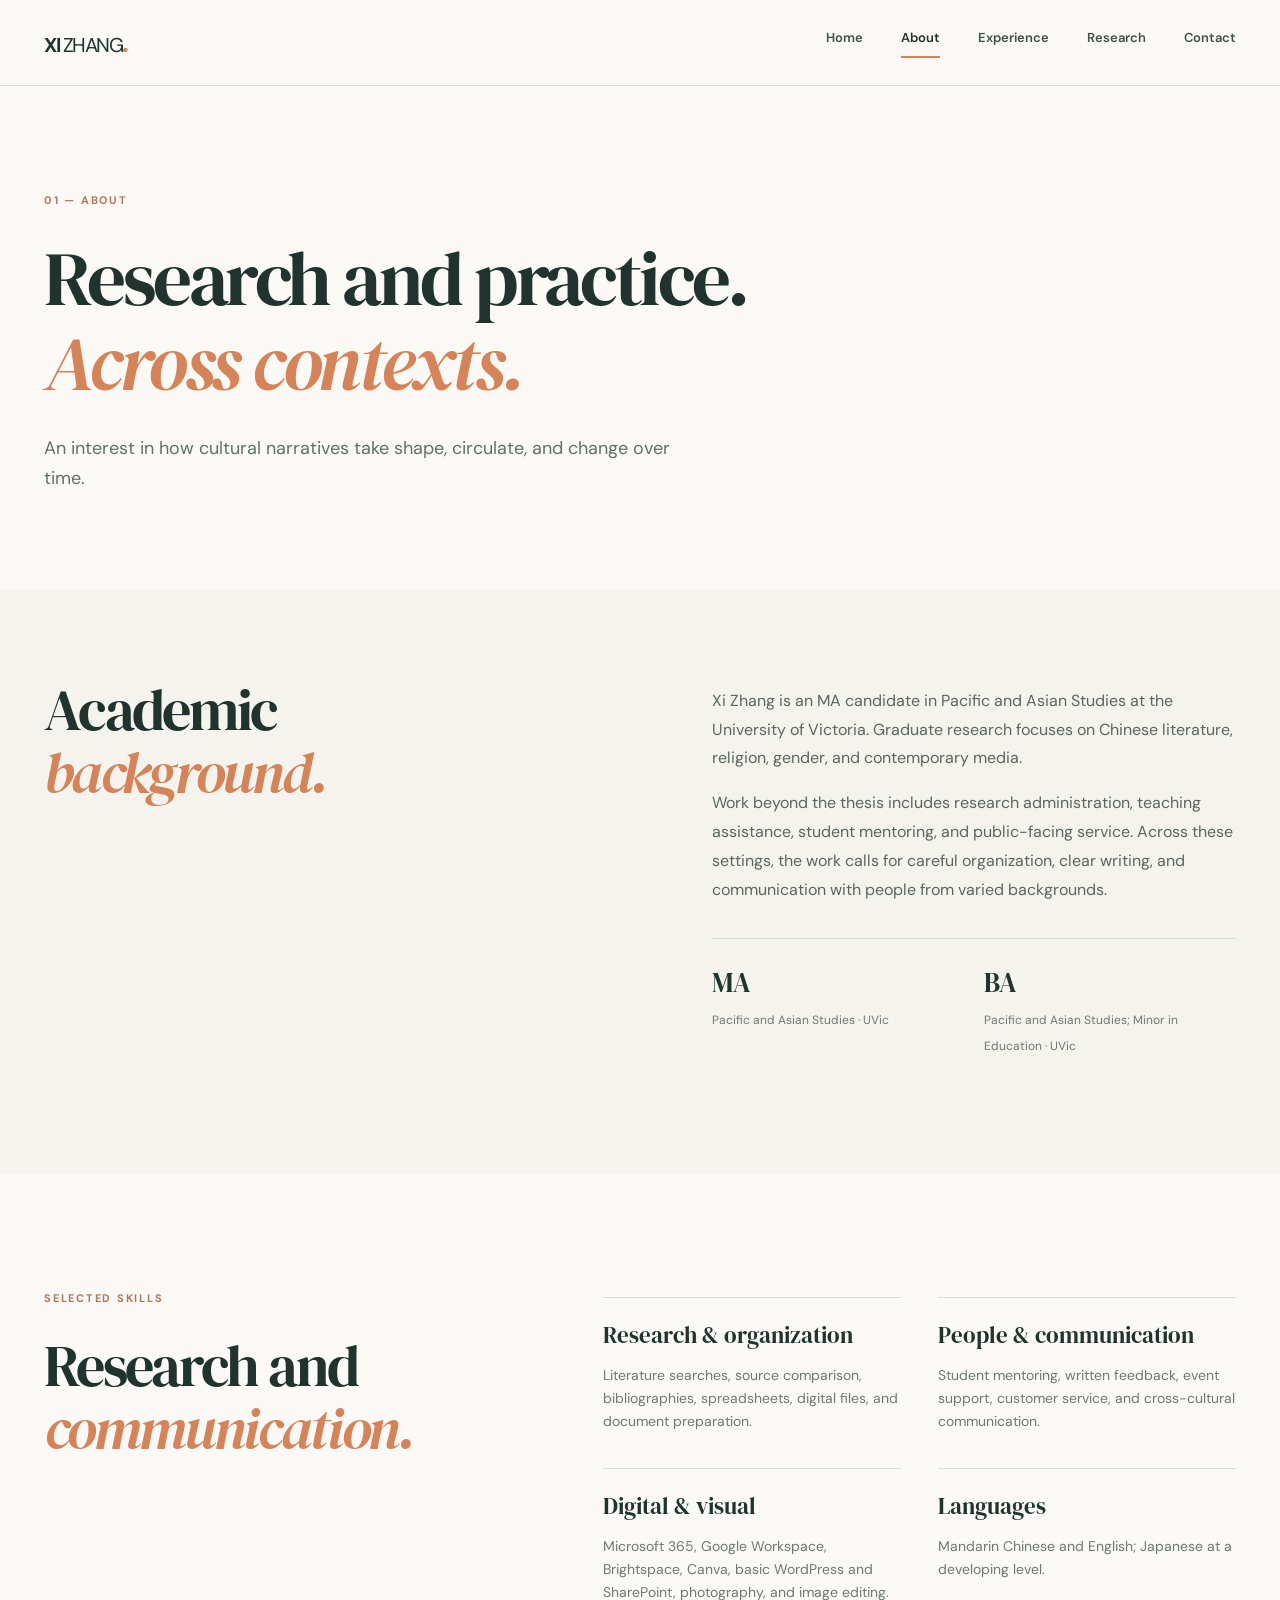
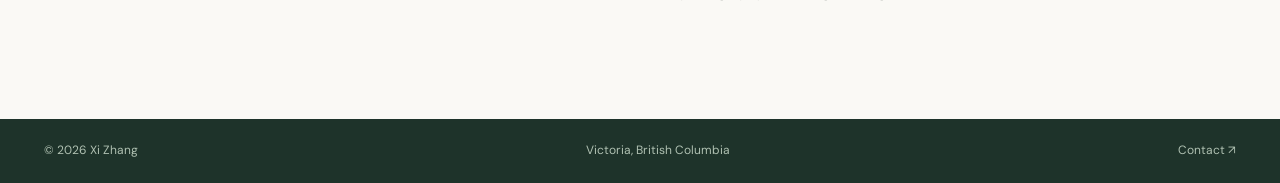
==== about.html @ 8468cbeb "Split personal website into dedicated pages" ====
<!doctype html>
<html lang="en">
<head>
  <meta charset="utf-8">
  <meta name="viewport" content="width=device-width, initial-scale=1">
  <meta name="description" content="About Xi Zhang, an MA candidate in Pacific and Asian Studies at the University of Victoria.">
  <meta name="theme-color" content="#f5f3ed">
  <title>About | Xi Zhang</title>
  <link rel="icon" href="favicon.svg" type="image/svg+xml">
  <link rel="stylesheet" href="styles.css">
</head>
<body>
  <a class="skip-link" href="#main">Skip to content</a>
  <header class="site-header">
    <div class="shell header-inner">
      <a class="wordmark" href="index.html" aria-label="Xi Zhang, home">XI <span>ZHANG</span><span class="wordmark-dot">.</span></a>
      <button class="menu-button" type="button" aria-expanded="false" aria-controls="primary-nav">Menu <span aria-hidden="true">☰</span></button>
      <nav id="primary-nav" class="nav" aria-label="Primary navigation"><a href="index.html">Home</a><a href="about.html" aria-current="page">About</a><a href="experience.html">Experience</a><a href="research.html">Research</a><a href="contact.html">Contact</a></nav>
    </div>
  </header>
  <main id="main">
    <section class="page-intro shell"><p class="section-index">01 — ABOUT</p><h1>Research and practice.<br><em>Across contexts.</em></h1><p class="page-lede">An interest in how cultural narratives take shape, circulate, and change over time.</p></section>
    <section class="section section-cream"><div class="shell about-grid"><div><h2>Academic<br><em>background.</em></h2></div><div class="about-body"><p>Xi Zhang is an MA candidate in Pacific and Asian Studies at the University of Victoria. Graduate research focuses on Chinese literature, religion, gender, and contemporary media.</p><p>Work beyond the thesis includes research administration, teaching assistance, student mentoring, and public-facing service. Across these settings, the work calls for careful organization, clear writing, and communication with people from varied backgrounds.</p><div class="fact-row"><div><strong>MA</strong><span>Pacific and Asian Studies · UVic</span></div><div><strong>BA</strong><span>Pacific and Asian Studies; Minor in Education · UVic</span></div></div></div></div></section>
    <section class="section shell skills-section" aria-labelledby="skills-title"><div><p class="section-index">SELECTED SKILLS</p><h2 id="skills-title">Research and<br><em>communication.</em></h2></div><div class="skill-columns"><div><h3>Research &amp; organization</h3><p>Literature searches, source comparison, bibliographies, spreadsheets, digital files, and document preparation.</p></div><div><h3>People &amp; communication</h3><p>Student mentoring, written feedback, event support, customer service, and cross-cultural communication.</p></div><div><h3>Digital &amp; visual</h3><p>Microsoft 365, Google Workspace, Brightspace, Canva, basic WordPress and SharePoint, photography, and image editing.</p></div><div><h3>Languages</h3><p>Mandarin Chinese and English; Japanese at a developing level.</p></div></div></section>
</main>
  <footer class="site-footer">
    <div class="shell footer-line"><span>© <span id="year">2026</span> Xi Zhang</span><span>Victoria, British Columbia</span><a href="contact.html">Contact ↗</a></div>
  </footer>
  <script src="script.js" defer></script>
</body>
</html>
---- styles.css ----
@import url('https://fonts.googleapis.com/css2?family=DM+Sans:wght@400;500;600;700&family=DM+Serif+Display:ital@0;1&display=swap');
:root{--ink:#20332e;--cream:#f5f3ed;--paper:#faf9f5;--muted:#6f7972;--line:#d9ded5;--orange:#d58358;--serif:'DM Serif Display',Georgia,serif;--sans:'DM Sans',Arial,sans-serif}*{box-sizing:border-box}html{scroll-behavior:smooth}body{margin:0;background:var(--paper);color:var(--ink);font-family:var(--sans);font-size:16px;line-height:1.65}a{color:inherit}button{font:inherit}.shell{width:min(100% - 88px,1220px);margin-inline:auto}.skip-link{position:absolute;top:-60px;left:16px;z-index:10;background:white;padding:10px 14px}.skip-link:focus{top:8px}.site-header{height:86px;border-bottom:1px solid var(--line);background:var(--paper);position:relative;z-index:5}.header-inner{height:100%;display:flex;align-items:center;justify-content:space-between}.wordmark{font-size:20px;font-weight:700;letter-spacing:-.075em;text-decoration:none;line-height:1}.wordmark span:not(.wordmark-dot){font-weight:400}.wordmark-dot{color:var(--orange);font-size:27px}.nav{display:flex;gap:38px}.nav a{text-decoration:none;color:#41504a;font-size:13px;font-weight:600}.nav a:hover,.nav a:focus-visible,.text-link:hover{color:#bb6d46}.menu-button{display:none}.hero{min-height:660px;display:grid;grid-template-columns:1.06fr .94fr;gap:5%;align-items:center;position:relative;padding-block:76px 88px}.hero-copy{z-index:1}.eyebrow,.section-index,.item-kicker,.item-date,.item-number,.card-corner,.card-bottom,.hero-foot{font-size:11px;letter-spacing:.16em;font-weight:700}.eyebrow{display:flex;gap:12px;align-items:center;margin:0 0 34px;color:#5b7467}.eyebrow-line{width:29px;height:1px;background:var(--orange)}h1,h2,h3,p{margin-top:0}h1,h2{font-family:var(--serif);font-weight:400;letter-spacing:-.046em;line-height:1.09}h1{font-size:clamp(56px,5.6vw,88px);margin:0 0 30px}h1 em,h2 em{font-weight:400;color:var(--orange)}.hero-lede{max-width:505px;font-size:17px;line-height:1.75;color:#57635d;margin-bottom:34px}.hero-actions{display:flex;align-items:center;gap:30px}.button{display:inline-flex;gap:30px;align-items:center;padding:14px 20px;text-decoration:none;font-size:13px;font-weight:700}.button-dark{background:var(--ink);color:white}.button-dark:hover{background:#365c4d}.text-link,.light-link{font-weight:700;font-size:13px;text-decoration:none;border-bottom:1px solid currentColor;padding-bottom:5px}.hero-art{height:500px;background:#e9e8de;position:relative;overflow:hidden;border-radius:49% 49% 3px 3px}.art-grid{position:absolute;inset:0;background-image:linear-gradient(#cdd4c9 1px,transparent 1px),linear-gradient(90deg,#cdd4c9 1px,transparent 1px);background-size:46px 46px;opacity:.32}.art-orbit{position:absolute;border:1px solid #a3ae9f;border-radius:50%;width:490px;height:490px;top:50%;left:50%;transform:translate(-50%,-50%) rotate(-25deg) scaleX(.7)}.orbit-two{transform:translate(-50%,-50%) rotate(50deg) scaleX(.7)}.art-center{position:absolute;top:50%;left:50%;transform:translate(-50%,-50%);width:210px;height:210px;background:#6b8778;border-radius:50%;display:flex;align-items:center;justify-content:center;gap:7px;color:#f8f4ec;font-family:var(--serif);font-size:95px;font-style:italic;line-height:1;box-shadow:0 18px 65px #56705d40}.art-center span:last-child{transform:translateY(25px)}.art-caption{position:absolute;bottom:24px;right:27px;font-family:var(--serif);font-style:italic;font-size:18px;color:#536d5c}.hero-foot{position:absolute;left:0;right:0;bottom:28px;display:flex;justify-content:space-between;color:#89948a}.section{padding-block:115px}.section-cream{background:var(--cream)}.about-grid{display:grid;grid-template-columns:1fr 1fr;gap:12%}.section-index{color:#ae785c;margin:0 0 28px}.section-index.light{color:#d9a789}h2{font-size:clamp(45px,4.5vw,68px);margin:0}.about-body{padding-top:46px}.about-body p{color:#5a675f}.about-body .large-copy{font-family:var(--serif);font-size:29px;line-height:1.3;color:var(--ink);letter-spacing:-.025em;margin-bottom:22px}.fact-row{display:grid;grid-template-columns:1fr 1fr;border-top:1px solid var(--line);margin-top:34px;padding-top:22px;gap:20px}.fact-row strong{display:block;font-family:var(--serif);font-size:27px;font-weight:400}.fact-row span{font-size:12px;color:var(--muted)}.section-heading{display:flex;align-items:end;justify-content:space-between;gap:65px;margin-bottom:54px}.section-heading>p{max-width:340px;color:var(--muted);font-size:15px;margin-bottom:7px}.experience-list{border-top:1px solid var(--line)}.experience-item{display:grid;grid-template-columns:45px minmax(265px,1.15fr) minmax(220px,1fr) 120px;gap:28px;padding:29px 0;border-bottom:1px solid var(--line);align-items:start}.item-number{color:var(--orange);padding-top:5px}.item-kicker{color:#89948a;font-size:10px;margin-bottom:8px}.experience-item h3{font-family:var(--serif);font-size:27px;font-weight:400;line-height:1.17;letter-spacing:-.02em;margin-bottom:7px}.item-place{font-size:13px;color:#6c7a71;margin-bottom:0}.experience-item>p{font-size:14px;color:#606d65;line-height:1.7;margin:2px 0 0}.item-date{color:#89948a;text-align:right;padding-top:5px;font-size:10px}.research-section{background:#263f34;color:#f8f8ef}.research-grid{display:grid;grid-template-columns:1fr .82fr;gap:12%;align-items:center}.research-grid h2{margin-bottom:28px}.research-grid>div>p:not(.section-index){color:#c8d4c8;max-width:560px}.research-grid cite{font-style:italic}.light-link{display:inline-block;margin-top:17px;color:#fbf5e9}.research-card{min-height:360px;border:1px solid #769081;padding:27px 30px;display:flex;flex-direction:column;justify-content:space-between;background:linear-gradient(145deg,#365947,#294436)}.card-corner,.card-bottom{color:#afc5b1;font-size:10px}.research-terms{display:flex;flex-wrap:wrap;gap:10px}.research-terms span{border:1px solid #8ca993;border-radius:100px;padding:8px 13px;font-family:var(--serif);font-style:italic;font-size:20px;line-height:1.2;color:#f1f4e9}.card-bottom{display:flex;justify-content:space-between}.skills-section{display:grid;grid-template-columns:.82fr 1.18fr;gap:10%}.skill-columns{display:grid;grid-template-columns:1fr 1fr;gap:35px 37px;padding-top:8px}.skill-columns>div{border-top:1px solid var(--line);padding-top:19px}.skill-columns h3{font-family:var(--serif);font-size:23px;font-weight:400;margin-bottom:9px}.skill-columns p{color:var(--muted);font-size:14px;margin:0}.contact-section{background:#1e332a;color:white;padding-top:100px}.contact-inner h2{font-size:clamp(62px,7.7vw,120px);line-height:1;margin-bottom:29px}.contact-inner>p:not(.section-index){color:#c9d5ca;max-width:490px}.email-link{display:inline-block;margin:22px 0 100px;font-family:var(--serif);font-size:clamp(27px,3.6vw,52px);text-decoration:none;border-bottom:1px solid #b9cfc0;padding-bottom:10px;overflow-wrap:anywhere}.email-link:hover{color:#e0ab87}.footer-line{display:flex;justify-content:space-between;gap:20px;border-top:1px solid #567263;padding:22px 0;font-size:12px;color:#b0c1b2}.footer-line a{text-decoration:none}.footer-line a:hover{color:white}a:focus-visible,button:focus-visible{outline:3px solid var(--orange);outline-offset:4px}
@media(max-width:900px){.shell{width:min(100% - 48px,1220px)}.hero{min-height:0;grid-template-columns:1fr .75fr;gap:25px;padding-block:80px 90px}.hero-art{height:400px}h1{font-size:clamp(50px,6vw,75px)}.experience-item{grid-template-columns:35px 1fr 1fr;gap:17px}.item-date{grid-column:2 / -1;text-align:left;padding:0}.research-grid{gap:6%}}
@media(max-width:680px){.shell{width:min(100% - 36px,1220px)}.site-header{height:70px}.menu-button{display:flex;align-items:center;gap:9px;background:none;border:0;color:var(--ink);font-weight:700;cursor:pointer}.nav{display:none;position:absolute;top:70px;left:0;right:0;background:var(--paper);padding:18px;box-shadow:0 10px 18px #20332e19;flex-direction:column;gap:0}.nav.open{display:flex}.nav a{padding:11px 7px}.hero{display:flex;flex-direction:column;align-items:stretch;padding:65px 0 75px;gap:42px}.hero h1{font-size:clamp(51px,12vw,76px)}.hero-art{height:300px;border-radius:170px 170px 3px 3px}.art-orbit{width:330px;height:330px}.art-center{width:150px;height:150px;font-size:70px}.hero-foot{bottom:22px}.section{padding-block:76px}.about-grid,.research-grid,.skills-section{grid-template-columns:1fr;gap:32px}.about-body{padding-top:0}.section-heading{display:block;margin-bottom:35px}.section-heading>p{margin-top:23px}.experience-item{grid-template-columns:27px 1fr;gap:7px 14px}.experience-item>p,.item-date{grid-column:2;max-width:440px}.experience-item>p{margin-top:5px}.item-date{margin-top:5px}.research-card{min-height:300px}.skills-section{gap:32px}.skill-columns{gap:30px 20px}.contact-section{padding-top:76px}.email-link{margin-bottom:76px}.footer-line{flex-wrap:wrap}}
@media(max-width:420px){.hero-actions{gap:20px}.button{gap:10px;padding:13px 15px}.hero-lede{font-size:15px}.skill-columns{grid-template-columns:1fr}.fact-row{grid-template-columns:1fr 1fr}.footer-line span:nth-child(2){display:none}}@media(prefers-reduced-motion:reduce){html{scroll-behavior:auto}}

/* Separate pages */
.nav a[aria-current="page"]{color:var(--ink);border-bottom:2px solid var(--orange);padding-bottom:7px}
.page-home{min-height:620px;padding-bottom:76px}
.home-overview h2{margin-bottom:38px}
.page-card-grid{display:grid;grid-template-columns:repeat(3,1fr);gap:18px}
.page-card{position:relative;display:flex;flex-direction:column;min-height:260px;padding:27px;border:1px solid var(--line);background:var(--paper);text-decoration:none;transition:border-color .2s,transform .2s}
.page-card:hover,.page-card:focus-visible{border-color:#a4b2a5;transform:translateY(-4px)}
.page-card>span:first-child,.page-card .card-arrow{font-size:10px;font-weight:700;letter-spacing:.15em;color:#a67c63}
.page-card strong{font-family:var(--serif);font-size:28px;font-weight:400;letter-spacing:-.025em;line-height:1.13;margin:24px 0 12px}
.page-card p{font-size:13px;color:var(--muted);margin:0 0 20px}
.page-card .card-arrow{position:absolute;right:25px;bottom:23px;font-size:20px;line-height:1}
.page-intro{padding-block:105px 95px;min-height:410px}
.page-intro h1,.contact-page h1{font-size:clamp(56px,6vw,88px);margin:0 0 28px}
.page-lede{font-size:18px;color:#617168;max-width:650px;line-height:1.7;margin:0}
.page-intro+.section{padding-top:90px}
.page-intro+.section .about-body{padding-top:8px}
.page-intro+.section .about-body p{line-height:1.8}
.page-intro+.section .experience-item:first-child{padding-top:28px}
.research-method h2{margin-bottom:45px}
.method-grid{display:grid;grid-template-columns:repeat(3,1fr);gap:28px}
.method-grid>div{border-top:1px solid var(--line);padding-top:18px}
.method-grid span{font-size:11px;font-weight:700;letter-spacing:.14em;color:var(--orange)}
.method-grid h3{font-family:var(--serif);font-size:27px;font-weight:400;margin:18px 0 9px}
.method-grid p{font-size:14px;color:var(--muted);margin:0}
.contact-page{background:#263f34;color:white;padding-block:125px 85px;min-height:calc(100vh - 160px)}
.contact-page>div>p:not(.section-index){font-size:17px;color:#c8d4c8;max-width:550px}
.contact-page .email-link{margin:40px 0 95px}
.contact-detail{border-top:1px solid #64816d;padding-top:21px;display:flex;justify-content:space-between;gap:20px;font-size:11px;font-weight:700;letter-spacing:.14em;color:#b6c9ba}
.site-footer{background:#1e332a;color:#c7d6c7}
.site-footer .footer-line{border-top:0}
.site-footer .footer-line a:hover{color:white}
@media(max-width:900px){.page-card-grid{gap:12px}.page-card{padding:21px}.page-card strong{font-size:25px}}
@media(max-width:680px){.nav a[aria-current="page"]{border-bottom:0;border-left:3px solid var(--orange);padding-left:12px}.page-home{min-height:0}.page-card-grid,.method-grid{grid-template-columns:1fr}.page-card{min-height:210px}.page-intro{padding-block:72px 67px;min-height:0}.page-intro+.section{padding-top:75px}.contact-page{padding-block:90px 70px;min-height:calc(100vh - 140px)}.contact-detail{flex-direction:column;gap:7px}.contact-page .email-link{margin-bottom:70px}}
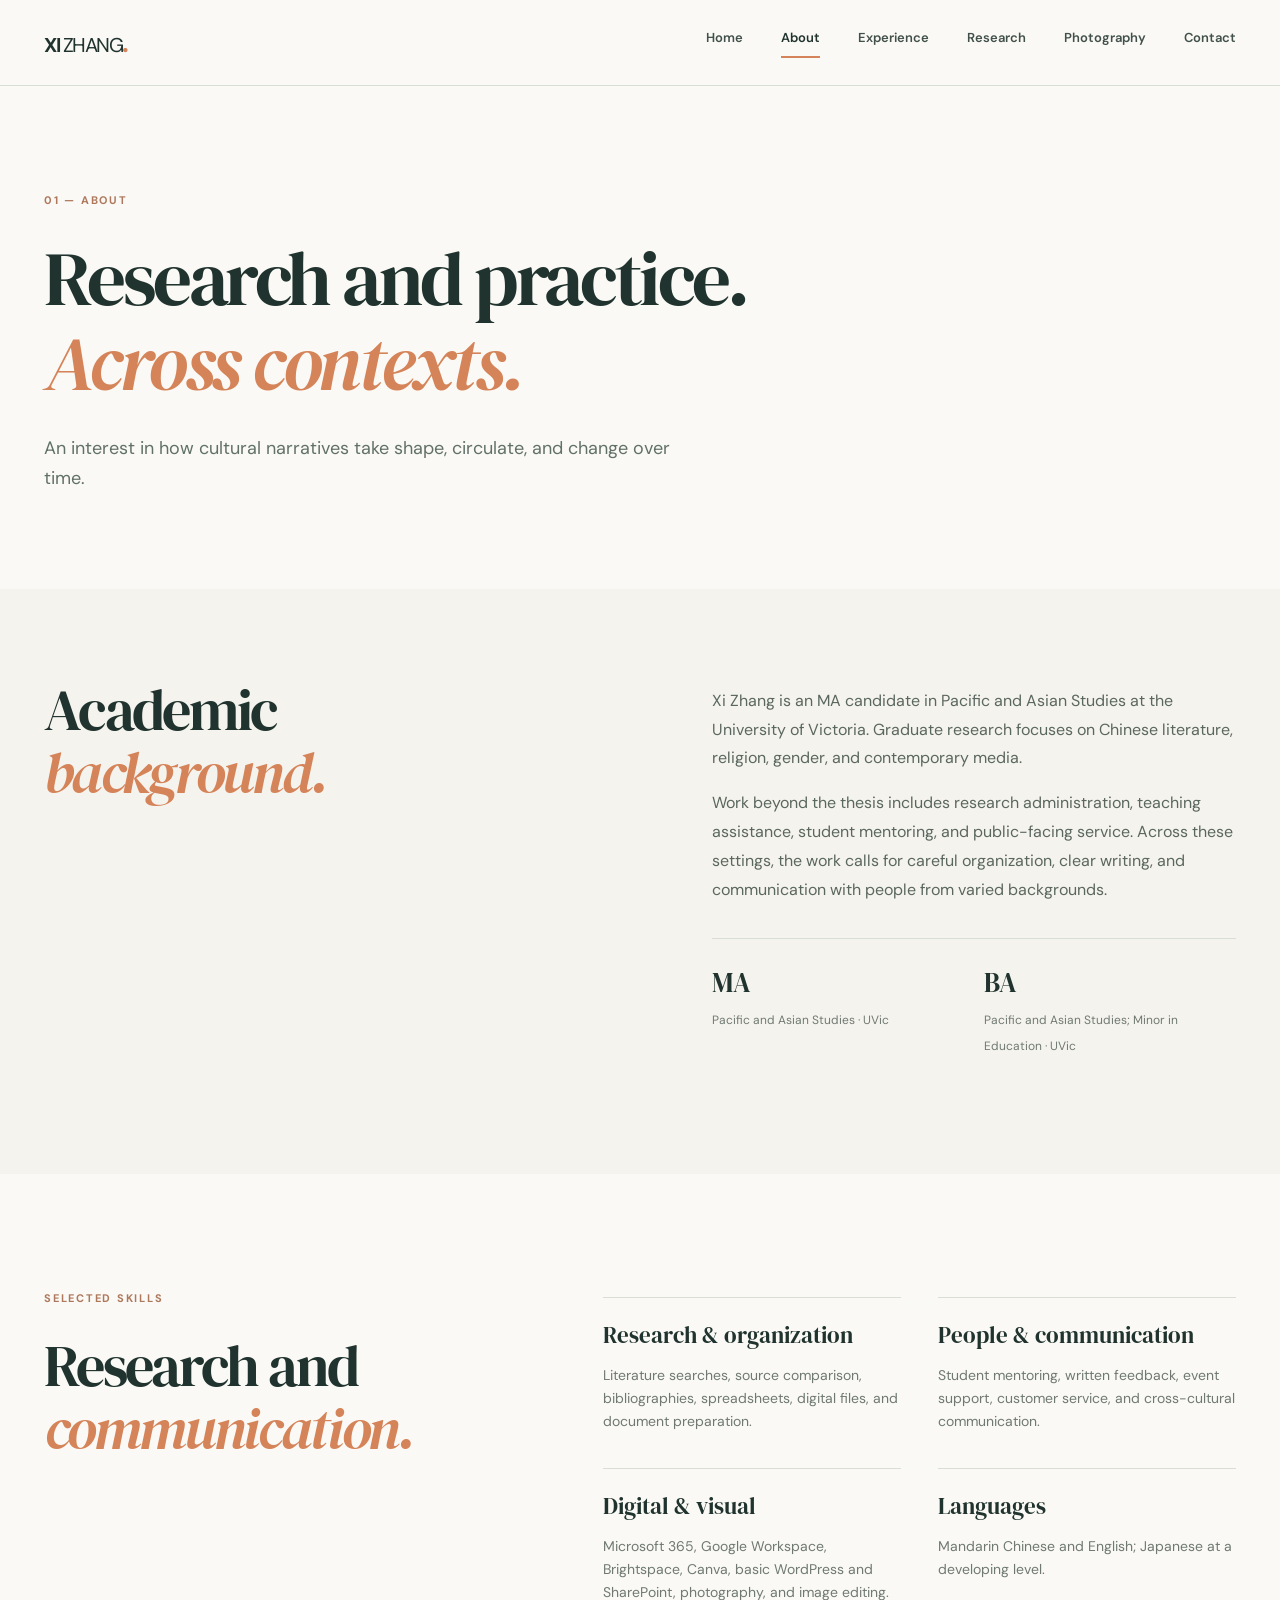
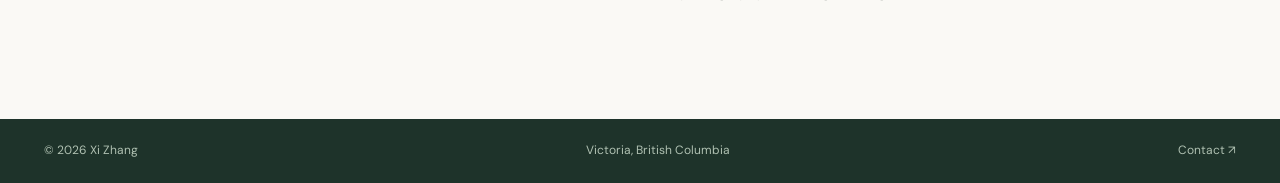
==== commit 4575dd0e: "Add photography portfolio with religious and cultural images" ====
--- a/about.html
+++ b/about.html
@@ -15,7 +15,7 @@
     <div class="shell header-inner">
       <a class="wordmark" href="index.html" aria-label="Xi Zhang, home">XI <span>ZHANG</span><span class="wordmark-dot">.</span></a>
       <button class="menu-button" type="button" aria-expanded="false" aria-controls="primary-nav">Menu <span aria-hidden="true">☰</span></button>
-      <nav id="primary-nav" class="nav" aria-label="Primary navigation"><a href="index.html">Home</a><a href="about.html" aria-current="page">About</a><a href="experience.html">Experience</a><a href="research.html">Research</a><a href="contact.html">Contact</a></nav>
+      <nav id="primary-nav" class="nav" aria-label="Primary navigation"><a href="index.html">Home</a><a href="about.html" aria-current="page">About</a><a href="experience.html">Experience</a><a href="research.html">Research</a><a href="photography.html">Photography</a><a href="contact.html">Contact</a></nav>
     </div>
   </header>
   <main id="main">
--- a/styles.css
+++ b/styles.css
@@ -37,3 +37,29 @@
 .site-footer .footer-line a:hover{color:white}
 @media(max-width:900px){.page-card-grid{gap:12px}.page-card{padding:21px}.page-card strong{font-size:25px}}
 @media(max-width:680px){.nav a[aria-current="page"]{border-bottom:0;border-left:3px solid var(--orange);padding-left:12px}.page-home{min-height:0}.page-card-grid,.method-grid{grid-template-columns:1fr}.page-card{min-height:210px}.page-intro{padding-block:72px 67px;min-height:0}.page-intro+.section{padding-top:75px}.contact-page{padding-block:90px 70px;min-height:calc(100vh - 140px)}.contact-detail{flex-direction:column;gap:7px}.contact-page .email-link{margin-bottom:70px}}
+
+/* Photography portfolio */
+.home-overview .page-card-grid{grid-template-columns:repeat(4,minmax(0,1fr))}
+.home-overview .page-card strong{font-size:clamp(21px,2vw,28px)}
+.photo-intro{min-height:400px}
+.photo-section-heading{display:grid;grid-template-columns:1fr minmax(240px,390px);align-items:end;gap:8%;margin-bottom:45px}
+.photo-section-heading>p{color:var(--muted);font-size:15px;line-height:1.8;margin:0 0 5px}
+.photo-grid{display:grid;grid-template-columns:repeat(2,minmax(0,1fr));gap:40px 25px}
+.photo-card{margin:0;min-width:0}
+.photo-feature{grid-column:1 / -1}
+.photo-wide{grid-column:1 / -1;max-width:840px;margin-inline:auto;width:100%}
+.photo-image{display:block;overflow:hidden;background:#e6e8df;line-height:0}
+.photo-image img{display:block;width:100%;height:auto;transition:transform .3s ease}
+.photo-image:hover img,.photo-image:focus-visible img{transform:scale(1.018)}
+.photo-card figcaption{padding-top:16px;border-top:1px solid var(--line);margin-top:14px}
+.photo-number{color:#ac7456;font-size:10px;font-weight:700;letter-spacing:.16em}
+.photo-card h3{font-family:var(--serif);font-size:clamp(25px,2.4vw,36px);font-weight:400;line-height:1.2;margin:8px 0 5px}
+.photo-card figcaption p{color:var(--muted);font-size:13px;margin:0}
+.museum-section{max-width:1220px}
+.museum-photo{max-width:840px;margin-inline:auto}
+.photo-credit{font-size:12px;color:var(--muted);margin:48px 0 0}
+.research-photo-link{border-top:1px solid var(--line);padding-top:25px;margin:50px 0 0;color:var(--muted);font-size:14px}
+.research-photo-link .text-link{margin-left:8px}
+@media(max-width:1060px){.nav{gap:22px}.home-overview .page-card-grid{grid-template-columns:repeat(2,minmax(0,1fr))}}
+@media(max-width:680px){.home-overview .page-card-grid,.photo-grid,.photo-section-heading{grid-template-columns:1fr}.photo-section-heading{gap:22px}.photo-feature,.photo-wide{grid-column:auto}.photo-grid{gap:35px}.photo-intro{min-height:0}.photo-section-heading>p{max-width:520px}}
+@media(prefers-reduced-motion:reduce){.photo-image img{transition:none}}
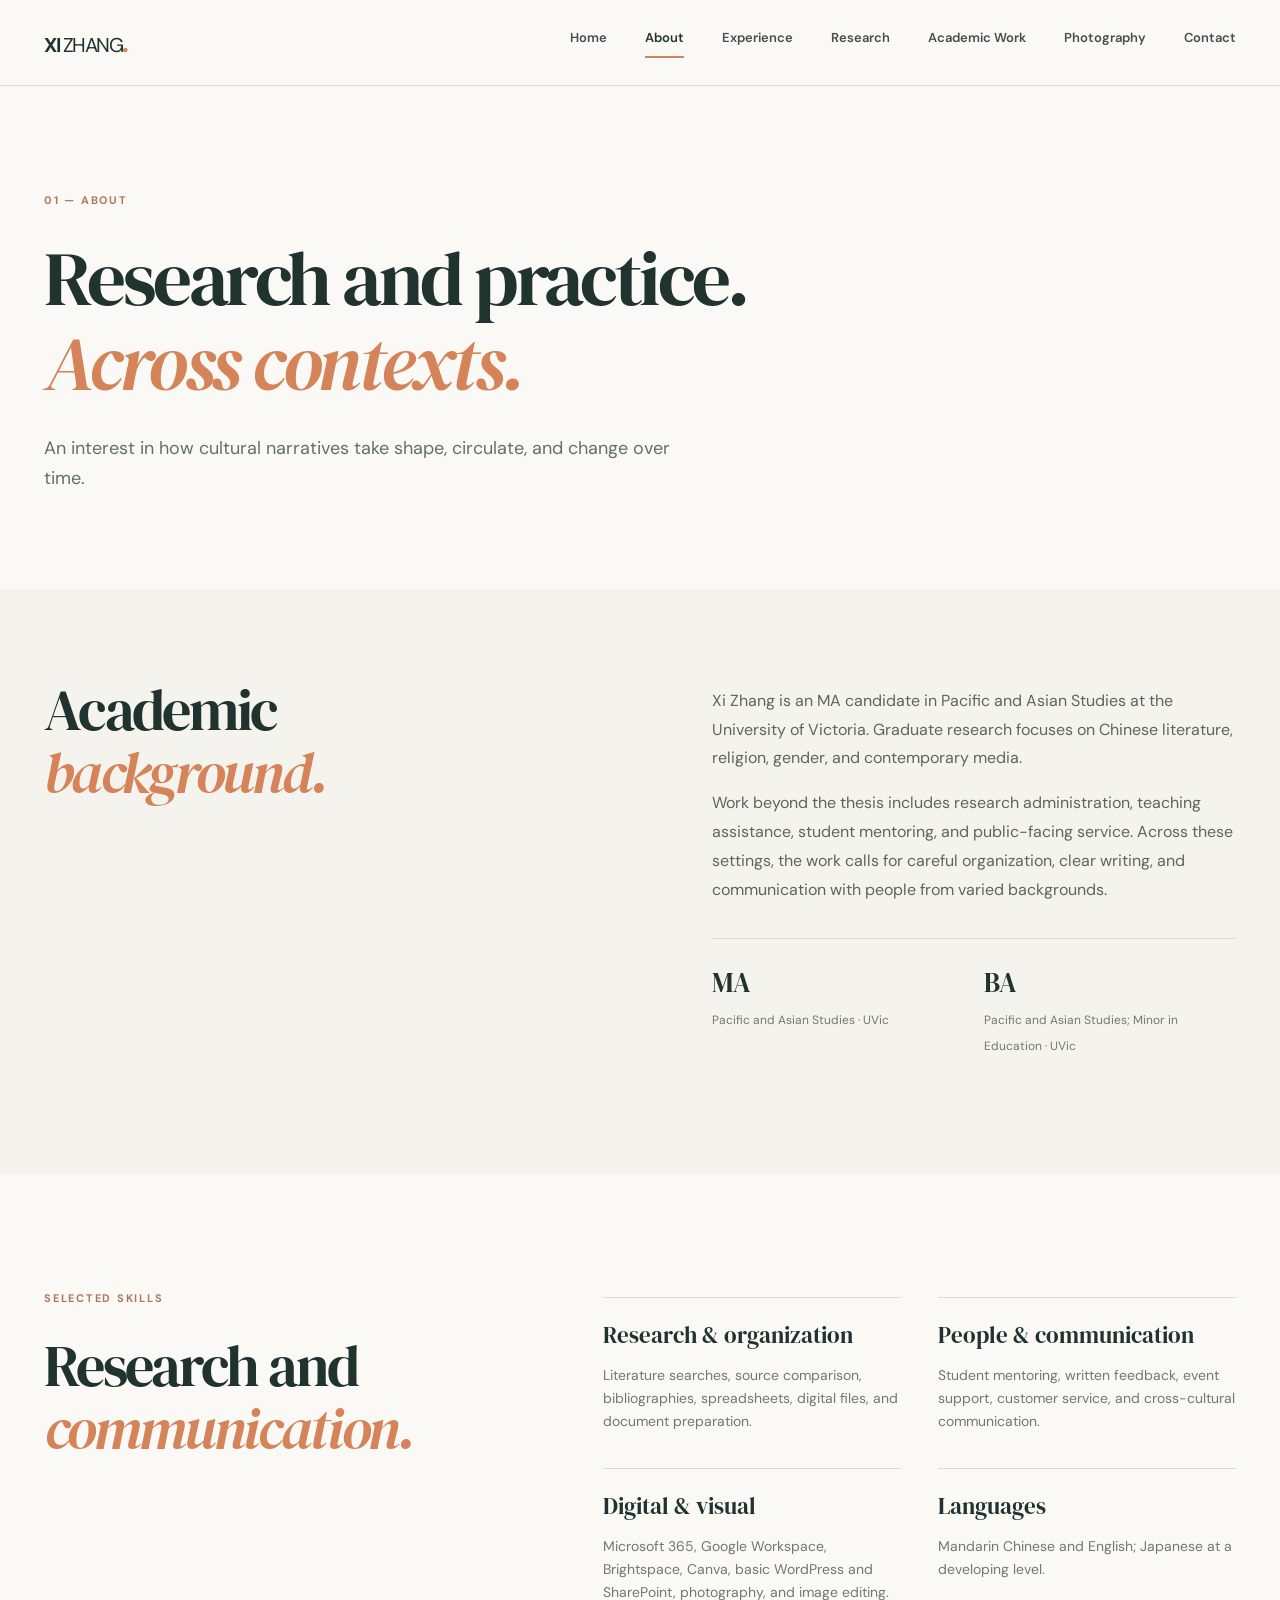
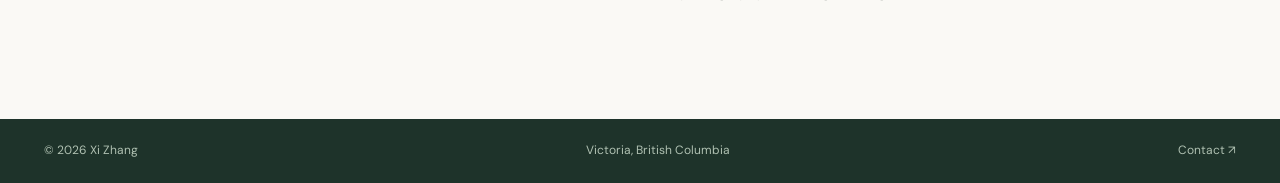
==== commit 678c79c0: "Reserve academic portfolio sections and subpages" ====
--- a/about.html
+++ b/about.html
@@ -15,7 +15,7 @@
     <div class="shell header-inner">
       <a class="wordmark" href="index.html" aria-label="Xi Zhang, home">XI <span>ZHANG</span><span class="wordmark-dot">.</span></a>
       <button class="menu-button" type="button" aria-expanded="false" aria-controls="primary-nav">Menu <span aria-hidden="true">☰</span></button>
-      <nav id="primary-nav" class="nav" aria-label="Primary navigation"><a href="index.html">Home</a><a href="about.html" aria-current="page">About</a><a href="experience.html">Experience</a><a href="research.html">Research</a><a href="photography.html">Photography</a><a href="contact.html">Contact</a></nav>
+      <nav id="primary-nav" class="nav" aria-label="Primary navigation"><a href="index.html">Home</a><a href="about.html" aria-current="page">About</a><a href="experience.html">Experience</a><a href="research.html">Research</a><a href="academic-work.html">Academic Work</a><a href="photography.html">Photography</a><a href="contact.html">Contact</a></nav>
     </div>
   </header>
   <main id="main">
--- a/styles.css
+++ b/styles.css
@@ -63,3 +63,35 @@
 @media(max-width:1060px){.nav{gap:22px}.home-overview .page-card-grid{grid-template-columns:repeat(2,minmax(0,1fr))}}
 @media(max-width:680px){.home-overview .page-card-grid,.photo-grid,.photo-section-heading{grid-template-columns:1fr}.photo-section-heading{gap:22px}.photo-feature,.photo-wide{grid-column:auto}.photo-grid{gap:35px}.photo-intro{min-height:0}.photo-section-heading>p{max-width:520px}}
 @media(prefers-reduced-motion:reduce){.photo-image img{transition:none}}
+
+/* Reserved academic materials */
+.nav a[aria-current="location"]{color:var(--ink);border-bottom:2px solid var(--orange);padding-bottom:7px}
+.home-materials-link{color:var(--muted);font-size:14px;margin:35px 0 0}
+.home-materials-link .text-link{margin-left:6px}
+.hub-intro{display:grid;grid-template-columns:1fr 1fr;gap:4% 9%;align-items:start;margin-bottom:65px}
+.hub-intro .section-index{grid-column:1 / -1;margin-bottom:0}
+.hub-intro>div{padding-top:12px}
+.hub-intro>div p{max-width:480px;color:var(--muted);font-size:15px;line-height:1.8}
+.hub-intro cite{font-style:italic}
+.material-grid{display:grid;grid-template-columns:repeat(2,minmax(0,1fr));gap:18px}
+.material-card{min-height:260px;border:1px solid var(--line);padding:27px;background:var(--paper);text-decoration:none;display:flex;flex-direction:column;transition:border-color .2s,transform .2s}
+.material-card:hover,.material-card:focus-visible{border-color:#a4b2a5;transform:translateY(-3px)}
+.material-card>span,.material-card small,.slot-empty>span{font-size:10px;font-weight:700;letter-spacing:.15em;color:#aa795e}
+.material-card h3{font-family:var(--serif);font-size:32px;font-weight:400;letter-spacing:-.025em;line-height:1.2;margin:28px 0 12px}
+.material-card p{color:var(--muted);font-size:14px;max-width:370px;margin:0 0 20px}
+.material-card small{margin-top:auto}
+.hub-note{font-size:13px;color:var(--muted);margin:30px 0 0}
+.material-intro{min-height:360px}
+.back-link{display:inline-block;text-decoration:none;color:#617168;font-size:13px;font-weight:700;margin-bottom:42px}
+.back-link:hover{color:#bb6d46}
+.material-slots{max-width:1050px}
+.material-slot{display:grid;grid-template-columns:minmax(250px,1fr) minmax(250px,1fr);gap:10%;border-top:1px solid var(--line);padding:45px 0 60px}
+.material-slot .section-index{margin-bottom:20px}
+.material-slot h2{font-size:clamp(35px,3.5vw,52px)}
+.slot-empty{border:1px dashed #c7d0c5;min-height:180px;padding:25px;display:flex;flex-direction:column;justify-content:center}
+.slot-empty p{color:var(--muted);font-size:14px;line-height:1.75;max-width:360px;margin:14px 0 0}
+.slot-empty a{text-decoration:underline;text-underline-offset:3px}
+.materials-contact{font-size:14px;color:var(--muted);border-top:1px solid var(--line);padding-top:27px;margin:0}
+.materials-contact .text-link{margin-left:5px}
+@media(max-width:900px){.nav{gap:14px}.nav a{font-size:12px}}
+@media(max-width:680px){.nav a[aria-current="location"]{border-bottom:0;border-left:3px solid var(--orange);padding-left:12px}.hub-intro,.material-grid,.material-slot{grid-template-columns:1fr}.hub-intro{gap:20px;margin-bottom:45px}.hub-intro .section-index{grid-column:auto}.hub-intro>div{padding-top:0}.material-card{min-height:225px}.material-slot{gap:22px;padding:38px 0 45px}.material-intro{min-height:0}.back-link{margin-bottom:32px}}
